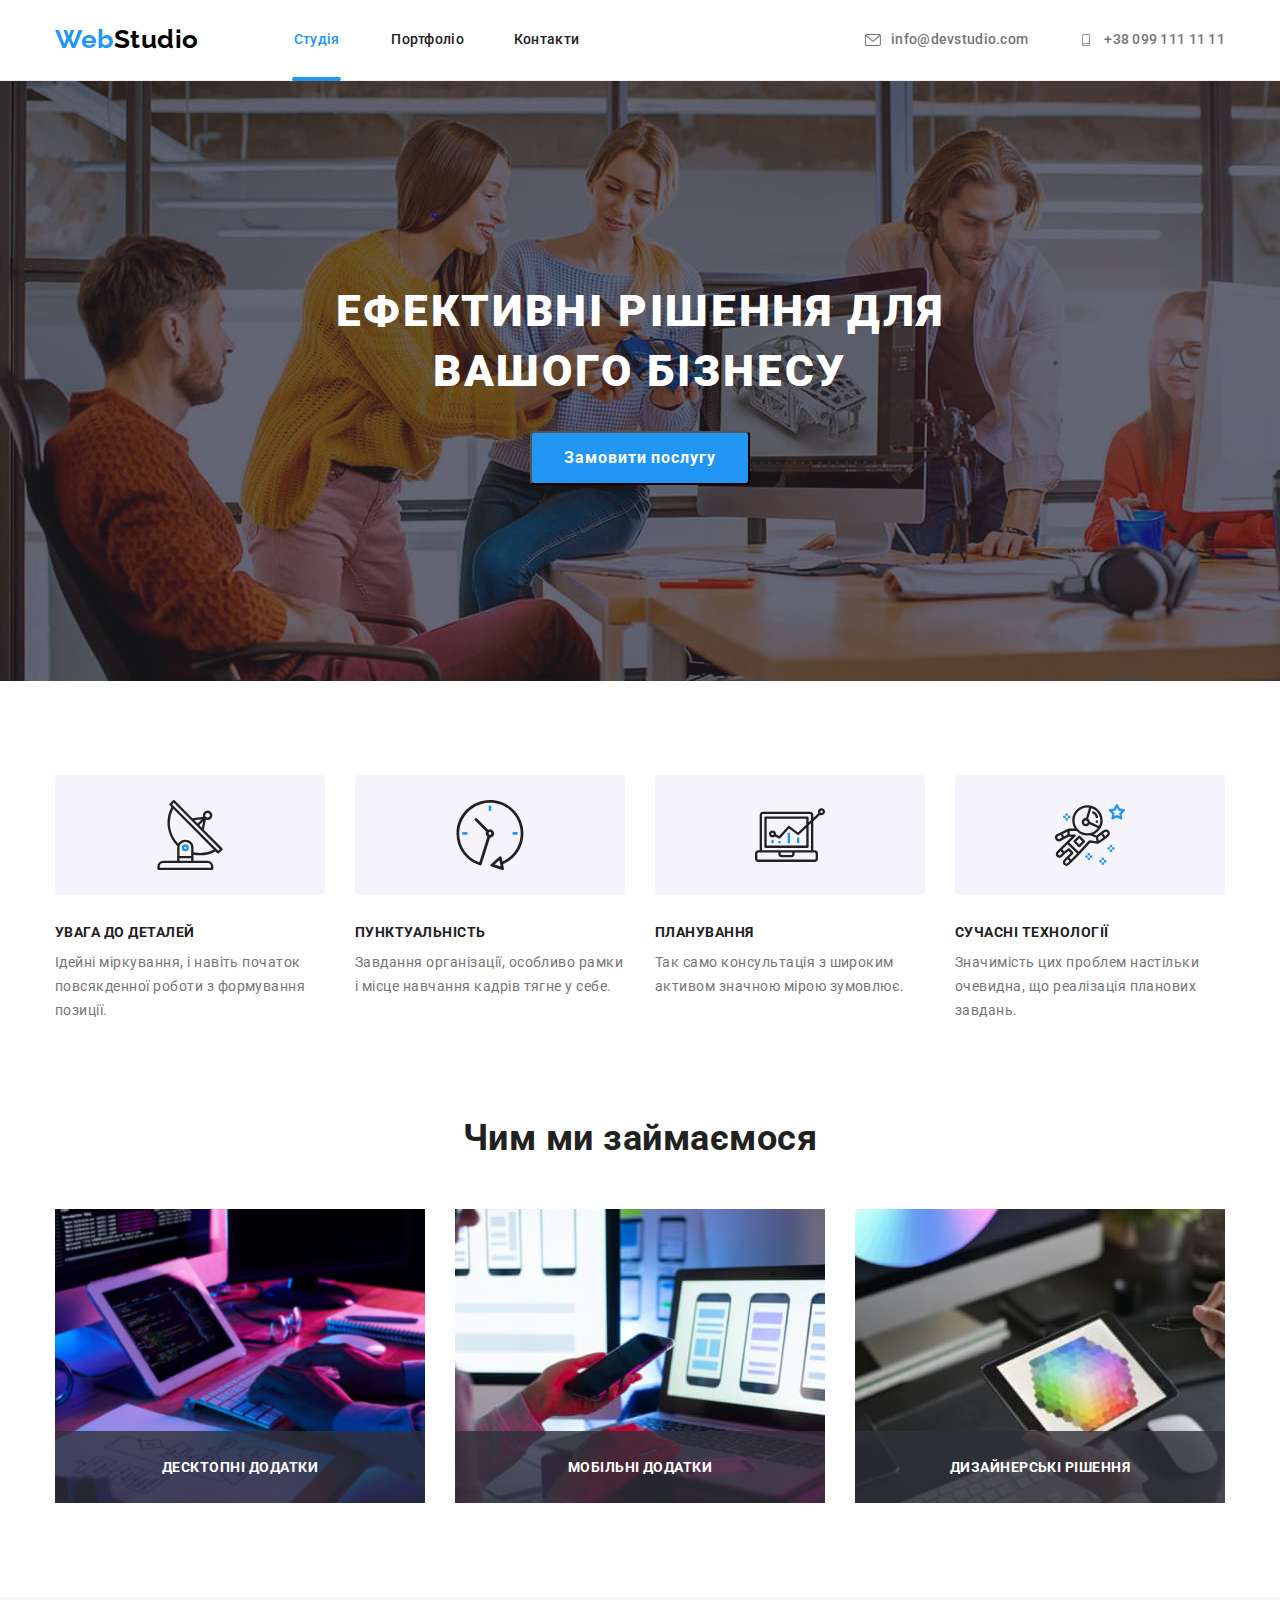
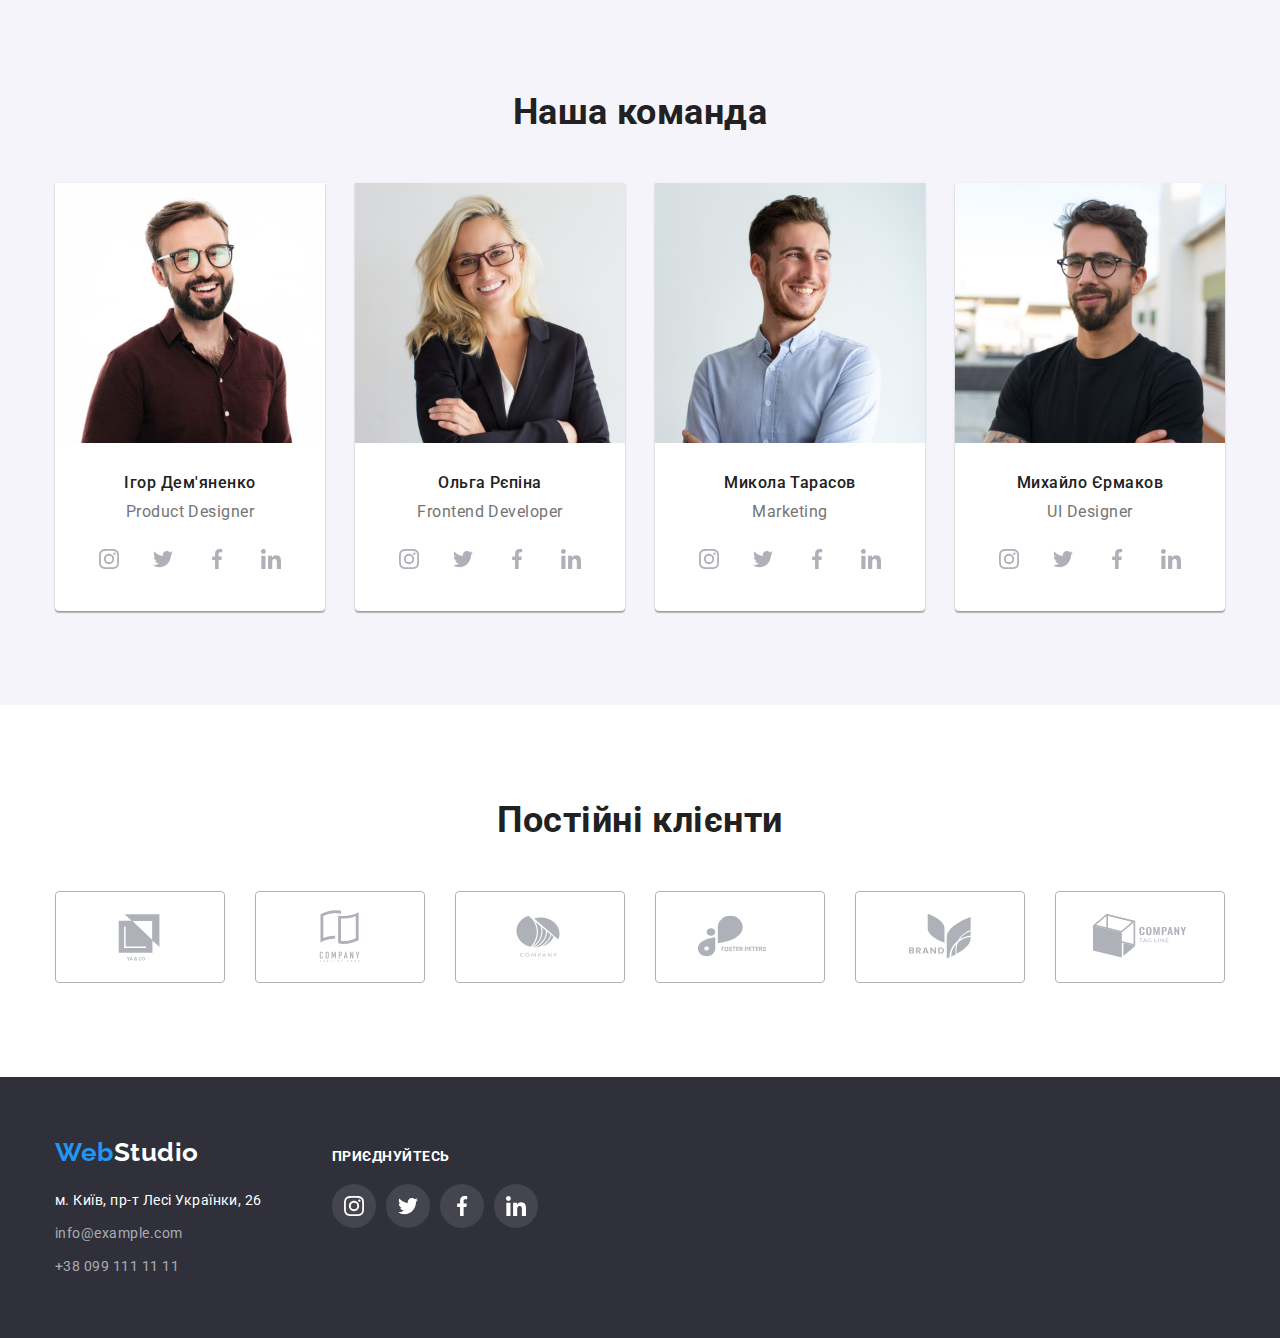
==== index.html @ 0c530bbb "add hw5 files" ====
<!DOCTYPE html>
<html lang="ru">
  <head>
    <meta charset="UTF-8" />
    <meta http-equiv="X-UA-Compatible" content="IE=edge" />
    <meta name="viewport" content="width=device-width, initial-scale=1.0" />
    <title>WebStudio</title>
    <link rel="preconnect" href="https://fonts.googleapis.com" />
    <link rel="preconnect" href="https://fonts.gstatic.com" crossorigin />
    <link
      href="https://fonts.googleapis.com/css2?family=Raleway:wght@700&family=Roboto:wght@400;500;700;900&display=swap"
      rel="stylesheet"
    />
    <link
      rel="stylesheet"
      href="https://cdnjs.cloudflare.com/ajax/libs/modern-normalize/1.1.0/modern-normalize.min.css"
    />
    <link rel="stylesheet" href="./css/styles.css" />
  </head>

  <body>
    <!--Шапка сайта-->
    <header class="header">
      <div class="container header-container">
        <nav class="header-nav">
          <a href="./index.html" lang="en" class="header-logo logo link"
            >Web<span class="header-logo-accent">Studio</span></a
          >
          <ul class="header-nav-list list">
            <li class="header-nav-item">
              <a href="./index.html" class="header-nav-link link current"
                >Студія
              </a>
            </li>
            <li class="header-nav-item">
              <a href="./portfolio.html" class="header-nav-link link"
                >Портфоліо</a
              >
            </li>
            <li class="header-nav-item">
              <a href="#" class="header-nav-link link">Контакти</a>
            </li>
          </ul>
        </nav>
        <ul class="header-contacts-list list">
          <li class="header-contacts-item">
            <a
              href="mailto:info@devstudio.com"
              class="header-contacts-link link"
            >
              <svg class="contact-link-icon" width="16" height="12">
                <use href="./images/icons.svg#icon-massage"></use>
              </svg>
              info@devstudio.com
            </a>
          </li>
          <li class="header-contacts-item">
            <a href="tel:+380991111111" class="header-contacts-link link">
              <svg class="contact-link-icon" width="16" height="12">
                <use href="./images/icons.svg#icon-smartphone"></use>
              </svg>
              +38 099 111 11 11
            </a>
          </li>
        </ul>
      </div>
    </header>
    <main>
      <!--Hero-->
      <section class="hero owerlay">
        <div class="container">
          <h1 class="hero-title">Ефективні рішення для вашого бізнесу</h1>
          <button type="button" class="hero-btn" data-modal-open>
            Замовити послугу
          </button>
        </div>
      </section>

      <!--Benefits-->
      <section class="benefit section">
        <div class="container">
          <h2 class="visually-hidden">Переваги</h2>
          <ul class="benefit-list list">
            <li class="benefit-item">
              <div class="benefit-container-icon">
                <svg class="benefit-icon" width="70" height="70">
                  <use href="./images/icons.svg#icon-antena"></use>
                </svg>
              </div>
              <h3 class="benefit-sub-title">Увага до деталей</h3>
              <p class="benefit-descr">
                Ідейні міркування, і навіть початок повсякденної роботи з
                формування позиції.
              </p>
            </li>
            <li class="benefit-item">
              <div class="benefit-container-icon">
                <svg class="benefit-icon" width="70" height="70">
                  <use href="./images/icons.svg#icon-clock"></use>
                </svg>
              </div>
              <h3 class="benefit-sub-title">Пунктуальність</h3>
              <p class="benefit-descr">
                Завдання організації, особливо рамки і місце навчання кадрів
                тягне у себе.
              </p>
            </li>
            <li class="benefit-item">
              <div class="benefit-container-icon">
                <svg class="benefit-icon" width="70" height="70">
                  <use href="./images/icons.svg#icon-diagram"></use>
                </svg>
              </div>
              <h3 class="benefit-sub-title">Планування</h3>
              <p class="benefit-descr">
                Так само консультація з широким активом значною мірою зумовлює.
              </p>
            </li>
            <li class="benefit-item">
              <div class="benefit-container-icon">
                <svg class="benefit-icon" width="70" height="70">
                  <use href="./images/icons.svg#icon-astronaut"></use>
                </svg>
              </div>
              <h3 class="benefit-sub-title">Сучасні технології</h3>
              <p class="benefit-descr">
                Значимість цих проблем настільки очевидна, що реалізація
                планових завдань.
              </p>
            </li>
          </ul>
        </div>
      </section>

      <!--Actions-->
      <section class="action section">
        <div class="container">
          <h2 class="action-title title">Чим ми займаємося</h2>
          <ul class="action-list list">
            <li class="action-item">
              <div class="action-thumb">
                <img
                  src="./images/action1.jpg"
                  alt="Процесс створення додатку"
                  width="370"
                  height="294"
                  class="action-img"
                />
                <p class="action-descr">Десктопні додатки</p>
              </div>
            </li>
            <li class="action-item">
              <div class="action-thumb">
              <img
                src="./images/action2.jpg"
                alt="Процесс створення додатку"
                width="370"
                height="294"
                class="action-img"
              />
              <p class="action-descr">Мобільні додатки</p>
              </div>
            </li>
            <li class="action-item">
              <div class="action-thumb">
              <img
                src="./images/action3.jpg"
                alt="Процесс розробки дизайну"
                width="370"
                height="294"
                class="action-img"
              />
              <p class="action-descr">Дизайнерські рішення</p>
              </div>
            </li>
          </ul>
        </div>
      </section>

      <!--Команда-->
      <section class="team section">
        <div class="container">
          <h2 class="team-title title">Наша команда</h2>
          <ul class="team-list list">
            <li class="team-item">
              <img
                src="./images/mentor1.jpg"
                alt="Игорь Демьяненко"
                width="270"
                height="260"
                class="team-img"
              />
              <div class="team-text">
                <h3 class="team-sub-title">Ігор Дем'яненко</h3>
                <p lang="en" class="team-descr">Product Designer</p>
                <ul class="team-soc-list list">
                  <li class="team-soc-item">
                    <a href="" class="team-soc-link link">
                      <svg class="team-soc-icon" width="20" height="20">
                        <use href="./images/icons.svg#icon-instagram"></use>
                      </svg>
                    </a>
                  </li>
                  <li class="team-soc-item">
                    <a href="" class="team-soc-link link"
                      ><svg class="team-soc-icon" width="20" height="20">
                        <use href="./images/icons.svg#icon-twitter"></use></svg
                    ></a>
                  </li>
                  <li class="team-soc-item">
                    <a href="" class="team-soc-link link"
                      ><svg class="team-soc-icon" width="20" height="20">
                        <use href="./images/icons.svg#icon-facebook"></use></svg
                    ></a>
                  </li>
                  <li class="team-soc-item">
                    <a href="" class="team-soc-link link"
                      ><svg class="team-soc-icon" width="20" height="20">
                        <use href="./images/icons.svg#icon-linkedin"></use></svg
                    ></a>
                  </li>
                </ul>
              </div>
            </li>
            <li class="team-item">
              <img
                src="./images/mentor2.jpg"
                alt="Ольга Репина"
                width="270"
                height="260"
                class="team-img"
              />
              <div class="team-text">
                <h3 class="team-sub-title">Ольга Рєпіна</h3>
                <p lang="en" class="team-descr">Frontend Developer</p>
                <ul class="team-soc-list list">
                  <li class="team-soc-item">
                    <a href="" class="team-soc-link link">
                      <svg class="team-soc-icon" width="20" height="20">
                        <use href="./images/icons.svg#icon-instagram"></use>
                      </svg>
                    </a>
                  </li>
                  <li class="team-soc-item">
                    <a href="" class="team-soc-link link"
                      ><svg class="team-soc-icon" width="20" height="20">
                        <use href="./images/icons.svg#icon-twitter"></use></svg
                    ></a>
                  </li>
                  <li class="team-soc-item">
                    <a href="" class="team-soc-link link"
                      ><svg class="team-soc-icon" width="20" height="20">
                        <use href="./images/icons.svg#icon-facebook"></use></svg
                    ></a>
                  </li>
                  <li class="team-soc-item">
                    <a href="" class="team-soc-link link"
                      ><svg class="team-soc-icon" width="20" height="20">
                        <use href="./images/icons.svg#icon-linkedin"></use></svg
                    ></a>
                  </li>
                </ul>
              </div>
            </li>
            <li class="team-item">
              <img
                src="./images/mentor3.jpg"
                alt="Николай Тарасов"
                width="270"
                height="260"
                class="team-img"
              />
              <div class="team-text">
                <h3 class="team-sub-title">Микола Тарасов</h3>
                <p lang="en" class="team-descr">Marketing</p>
                <ul class="team-soc-list list">
                  <li class="team-soc-item">
                    <a href="" class="team-soc-link link">
                      <svg class="team-soc-icon" width="20" height="20">
                        <use href="./images/icons.svg#icon-instagram"></use>
                      </svg>
                    </a>
                  </li>
                  <li class="team-soc-item">
                    <a href="" class="team-soc-link link"
                      ><svg class="team-soc-icon" width="20" height="20">
                        <use href="./images/icons.svg#icon-twitter"></use></svg
                    ></a>
                  </li>
                  <li class="team-soc-item">
                    <a href="" class="team-soc-link link"
                      ><svg class="team-soc-icon" width="20" height="20">
                        <use href="./images/icons.svg#icon-facebook"></use></svg
                    ></a>
                  </li>
                  <li class="team-soc-item">
                    <a href="" class="team-soc-link link"
                      ><svg class="team-soc-icon" width="20" height="20">
                        <use href="./images/icons.svg#icon-linkedin"></use></svg
                    ></a>
                  </li>
                </ul>
              </div>
            </li>
            <li class="team-item">
              <img
                src="./images/mentor4.jpg"
                alt="Михаил Ермаков"
                width="270"
                height="260"
                class="team-img"
              />
              <div class="team-text">
                <h3 class="team-sub-title">Михайло Єрмаков</h3>
                <p lang="en" class="team-descr">UI Designer</p>
                <ul class="team-soc-list list">
                  <li class="team-soc-item">
                    <a href="" class="team-soc-link link">
                      <svg class="team-soc-icon" width="20" height="20">
                        <use href="./images/icons.svg#icon-instagram"></use>
                      </svg>
                    </a>
                  </li>
                  <li class="team-soc-item">
                    <a href="" class="team-soc-link link"
                      ><svg class="team-soc-icon" width="20" height="20">
                        <use href="./images/icons.svg#icon-twitter"></use></svg
                    ></a>
                  </li>
                  <li class="team-soc-item">
                    <a href="" class="team-soc-link link"
                      ><svg class="team-soc-icon" width="20" height="20">
                        <use href="./images/icons.svg#icon-facebook"></use></svg
                    ></a>
                  </li>
                  <li class="team-soc-item">
                    <a href="" class="team-soc-link link"
                      ><svg class="team-soc-icon" width="20" height="20">
                        <use href="./images/icons.svg#icon-linkedin"></use></svg
                    ></a>
                  </li>
                </ul>
              </div>
            </li>
          </ul>
        </div>
      </section>

      <!-- Клиенты -->
      <section class="clients section">
        <div class="container">
          <h2 class="clients-title title">Постійні клієнти</h2>
          <ul class="clients-list list">
            <li class="clients-item">
              <a href="" class="clients-link link">
                <svg class="clients-icon" width="106" height="60">
                  <use href="./images/icons.svg#icon-yaco"></use>
                </svg>
              </a>
            </li>
            <li class="clients-item">
              <a href="" class="clients-link link">
                <svg class="clients-icon" width="106" height="60">
                  <use href="./images/icons.svg#icon-company-th"></use>
                </svg>
              </a>
            </li>
            <li class="clients-item">
              <a href="" class="clients-link link">
                <svg class="clients-icon" width="106" height="60">
                  <use href="./images/icons.svg#icon-company"></use>
                </svg>
              </a>
            </li>
            <li class="clients-item">
              <a href="" class="clients-link link">
                <svg class="clients-icon" width="106" height="60">
                  <use href="./images/icons.svg#icon-fp"></use>
                </svg>
              </a>
            </li>
            <li class="clients-item">
              <a href="" class="clients-link link">
                <svg class="clients-icon" width="106" height="60">
                  <use href="./images/icons.svg#icon-brand"></use>
                </svg>
              </a>
            </li>
            <li class="clients-item">
              <a href="" class="clients-link link">
                <svg class="clients-icon" width="106" height="60">
                  <use href="./images/icons.svg#icon-company-tl"></use>
                </svg>
              </a>
            </li>
          </ul>
        </div>
      </section>
    </main>

    <footer class="footer">
      <div class="container footer-container">
        <div>
          <a href="./index.html" lang="en" class="footer-logo logo link"
            >Web<span class="footer-logo-accent">Studio</span></a
          >
          <address class="address">
            <p class="footer-text">м. Київ, пр-т Лесі Українки, 26</p>
            <ul class="footer-list list">
              <li class="footer-item">
                <a href="mailto:info@example.com" class="footer-link link"
                  >info@example.com</a
                >
              </li>
              <li class="footer-item">
                <a href="tel:+380991111111" class="footer-link link">
                  +38 099 111 11 11
                </a>
              </li>
            </ul>
          </address>
        </div>
        <div class="join-container">
          <h2 class="join-title">Приєднуйтесь</h2>
          <ul class="join-list list">
            <li class="join-item">
              <a href="" class="join-link link">
                <svg class="join-icon" width="20" height="20px">
                  <use href="./images/icons.svg#icon-instagram"></use>
                </svg>
              </a>
            </li>
            <li class="join-item">
              <a href="" class="join-link link">
                <svg class="join-icon" width="20" height="20px">
                  <use href="./images/icons.svg#icon-twitter"></use>
                </svg>
              </a>
            </li>
            <li class="join-item">
              <a href="" class="join-link link">
                <svg class="join-icon" width="20" height="20px">
                  <use href="./images/icons.svg#icon-facebook"></use>
                </svg>
              </a>
            </li>
            <li class="join-item">
              <a href="" class="join-link link">
                <svg class="join-icon" width="20" height="20px">
                  <use href="./images/icons.svg#icon-linkedin"></use>
                </svg>
              </a>
            </li>
          </ul>
        </div>
      </div>
    </footer>

    <div class="backdrop is-hidden" data-modal>
      <div class="modal">
        <button type="button" class="modal-close-button" data-modal-close>
          <svg class="modal-close-icon" width="18" height="18">
            <use href="./images/icons.svg#icon-modal-close-button"></use>
          </svg>
        </button>
      </div>
    </div>
    <script src="./js/modal.js"></script>
    
  </body>
</html>
---- css/styles.css ----
:root {
  --prymary-text-color: #757575;
  --title-text-color: #212121;
  --accent-color: #2196f3;
  --white-color: #ffffff;
  --main-bg-color: #F5F4FA;;
  --secondary-bg-color: #2f303a;
  --main-icon-color: #afb1b8;
  --duration-cubic:250ms cubic-bezier(0.4, 0, 0.2, 1)
}

/*            BODY             */

body {
  font-family: 'Roboto', sans-serif;
  color: var(--prymary-text-color);
  background-color: var(--white-color);
  letter-spacing: 0.03em;
}

/*          UTILITIES          */

h1,
h2,
h3,
h4,
h5,
h6,
p {
  margin: 0;
  padding: 0;
}

img {
  display: block;
  max-width: 100%;
  height: auto;
}

.logo {
  color: var(--accent-color);
  font-family: 'Raleway', sans-serif;
  font-weight: 700;
  letter-spacing: 0.02em;
  font-size: 26px;
  line-height: 1.2;
  text-decoration: none;
}

.visually-hidden {
  position: absolute;
  white-space: nowrap;
  width: 1px;
  height: 1px;
  overflow: hidden;
  border: 0;
  padding: 0;
  clip: rect(0 0 0 0);
  clip-path: inset(50%);
  margin: -1px;
}

.link {
  text-decoration: none;
  display: block;
}

.link:hover,
.link:focus {
  color: var(--accent-color);
}

.list {
  list-style: none;
  margin: 0;
  padding: 0;
}

.title {
  font-size: 36px;
  line-height: calc(42/36);
  text-align: center;
  color: var(--title-text-color);
}

.container {
  margin: 0 auto;
  width: 1200px;
  padding: 0 15px;
}

.section {
  padding: 94px 0;
}

/*          HEADER          */

.header {
  border-bottom: 1px solid #ececec;
}

.header-logo {
  margin-right: 93px;
}

.header-logo-accent {
  color: #000000;
}

.header-container {
  display: flex;
  align-items: center;
}

.header-nav {
  display: flex;
  align-items: center;
}

.header-nav-list {
  display: flex;
  column-gap: 50px;
}

.header-nav-link {
  position: relative;

  padding: 32px 0;

  font-weight: 500;
  font-size: 14px;
  line-height: 1.14;
  letter-spacing: 0.02em;
  color: var(--title-text-color);
  transition: color var(--duration-cubic);
}

.header-contacts-list {
  display: flex;
  margin-left: auto;
  column-gap: 50px;
}

.header-contacts-link {
  padding: 32px 0;
  display: flex;
  align-items: center;
  gap: 10px;

  font-weight: 500;
  font-size: 14px;
  line-height: 1.14;
  letter-spacing: 0.02em;
  color: inherit;

  transition: color var(--duration-cubic);
}

.contact-link-icon {
  fill: currentColor;
}

.current {
  color: var(--accent-color);
  padding-left: 2px;
  padding-right: 2px;
}

.current::after {
  position: absolute;
  bottom: -1px;
  right: 0;

  content: "";
  width: 100%;
  height: 4px;
  background-color: var(--accent-color);
  border-radius: 2px;

  
}
/*          HERO          */

.hero {
  padding: 200px 0;
  background-color: var(--secondary-bg-color);
}

.owerlay {
  max-width: 1600px;
  height: 600px;
  margin-left: auto;
  margin-right: auto;
  background-image: linear-gradient(
      to right,
      rgba(47, 48, 58, 0.4),
      rgba(47, 48, 58, 0.4)
    ),
    url(../images/hero-bgr.jpg);
}

.hero-title {
  max-width: 696px;
  margin: 0 auto 30px;

  color: var(--white-color);
  font-weight: 900;
  text-transform: uppercase;
  text-align: center;
  line-height: calc(60 / 44);
  letter-spacing: 0.06em;
  font-size: 44px;
}

.hero-btn {
  display: block;
  margin-left: auto;
  margin-right: auto;
  border-radius: 4px;
  padding: 10px 32px;

  font-family: inherit;
  font-weight: 700;
  font-size: 16px;
  line-height: calc(30 / 16);
  letter-spacing: 0.06em;
  background-color: var(--accent-color);
  color: var(--white-color);

  transition: background-color var(--duration-cubic);
}

.hero-btn:hover,
.hero-btn:focus {
  background-color: #188ce8;
}

/*          BENEFIT          */

.benefit {
  padding-bottom: 0;
}

.benefit-list {
  display: flex;
  gap: 30px;
}

.benefit-item {
  width: calc((100%-90px) / 4);
}

.benefit-container-icon {
  width: 270px;
  height: 120px;
  background-color: var(--main-bg-color);
  border-radius: 4px;
  display: flex;
  justify-content: center;
  align-items: center;
  margin-bottom: 30px;
}

.benefit-sub-title {
  margin-bottom: 10px;

  font-size: 14px;
  line-height: 1.14;
  text-transform: uppercase;
  color: var(--title-text-color);
}

.benefit-descr {
  font-size: 14px;
  line-height: 1.71;
}

/*          ACTION          */

.action-title {
  margin-bottom: 50px;
}

.action-list {
  display: flex;
  column-gap: 30px;
}

.action-item {
  width: calc((100%-60px) / 3);
}

.action-thumb {
  position: relative;
}

.action-descr {
  position: absolute;
  width: 100%;
  bottom: 0;
  right: 0;

  padding: 28px;
  color: var(--white-color);
  background-color: rgba(47, 48, 58, 0.8);
  font-weight: 700;
  font-size: 14px;
  line-height: calc(16/14);
  text-align: center;
  text-transform: uppercase;
}

/*          TEAM          */

.team {
  background-color: var(--main-bg-color);
}

.team-title {
  margin-bottom: 50px;
}

.team-list {
  display: flex;
  column-gap: 30px;
}

.team-item {
  width: calc((100%-90px) / 4);

  background-color: var(--white-color);
  box-shadow: 0px 1px 3px rgba(0, 0, 0, 0.12), 0px 1px 1px rgba(0, 0, 0, 0.14),
		0px 2px 1px rgba(0, 0, 0, 0.2);
  border-radius: 0px 0px 4px 4px;
}

.team-text {
  padding: 30px 0;
}

.team-sub-title {
  margin-bottom: 10px;

  font-weight: 500;
  font-size: 16px;
  line-height: calc(19 / 16);
  text-align: center;
  color: var(--title-text-color);
}

.team-descr {
  font-size: 16px;
  line-height: calc(19 / 16);
  text-align: center;
  margin-bottom: 16px;
}

.team-soc-list {
  display: flex;
  justify-content: center;
  gap: 10px;
}

.team-soc-item {
  width: 44px;
  height: 44px;
}

.team-soc-link {
  width: 100%;
  height: 100%;
  border-radius: 50%;
  display: flex;
  justify-content: center;
  align-items: center;
  fill: var(--main-icon-color);
  background-color: inherit;

  transition: background-color var(--duration-cubic),
    fill var(--duration-cubic);
}

.team-soc-link:hover,
.team-soc-link:focus {
  background-color: var(--accent-color);
  fill: var(--white-color);
}

.clients-title {
  margin-bottom: 50px;
}

.clients-list {
  display: flex;
  gap: 30px;
}

.clients-item {
  width: 170px;
  height: 92px;
}

.clients-link {
  display: flex;
  justify-content: center;
  align-items: center;

  width: 100%;
  height: 100%;
  border: 1px solid var(--main-icon-color);
  border-radius: 4px;
  fill: var(--main-icon-color);

  transition: fill var(--duration-cubic),
    border-color var(--duration-cubic);
}

.clients-link:hover,
.clients-link:focus {
  border-color: var(--accent-color);
  fill: var(--accent-color);
}

/*          PORTFOLIO          */

.portfolio-button-list {
  display: flex;
  column-gap: 8px;
  justify-content: center;
  margin-bottom: 50px;
}

.portfolio-btn {
  border-radius: 4px;
  border: transparent;
  padding: 6px 22px;

  font-family: inherit;
  font-weight: 500;
  font-size: 16px;
  line-height: 1.63;
  letter-spacing: inherit;
  color: var(--title-text-color);
  background-color: var(--main-bg-color);
  
  transition: background-color var(--duration-cubic),
    color var(--duration-cubic), 
    box-shadow var(--duration-cubic);
}

.portfolio-btn:hover,
.portfolio-btn:focus {
  color: var(--white-color);
  background-color: var(--accent-color);
  box-shadow: 0px 3px 1px rgba(0, 0, 0, 0.1), 0px 1px 2px rgba(0, 0, 0, 0.08), 0px 2px 2px rgba(0, 0, 0, 0.12);
}

.portfolio-list {
  display: flex;
  flex-wrap: wrap;
  gap: 30px;
}

.portfolio-item {
  flex-basis: calc((100% - 60px) / 3);
}

.portfolio-link {
  transition: box-shadow var(--duration-cubic);
}

.portfolio-thumb {
  position: relative;
  overflow: hidden;
}

.portfolio-descr {
  position: absolute;
  top: 0;
  left: 0;

  width: 100%;
  height: 100%;
  background-color: rgba(33, 150, 243, 0.9);

  opacity: 0;

  transform: translateY(100%);
  transition: transform var(--duration-cubic),
  opacity var(--duration-cubic);
  padding: 63px 24px;

  font-size: 18px;
  line-height: calc(28/18);
  color: var(--white-color);
}


.portfolio-link:hover,
.portfolio-link:focus {
  box-shadow: 0px 1px 1px rgba(0, 0, 0, 0.12), 0px 4px 4px rgba(0, 0, 0, 0.06), 1px 4px 6px rgba(0, 0, 0, 0.16);
}

.portfolio-link:hover .portfolio-descr,
.portfolio-link:focus .portfolio-descr {
  transform: translateY(0);
  opacity: 1;
}

.portfolio-container {
  padding: 20px 24px;
  border: 1px solid #eeeeee;
  border-top: transparent;
  max-width: 370px;
}

.portfolio-sub-title {
  margin-bottom: 4px;

  font-size: 18px;
  line-height: 2;
  letter-spacing: 0.06em;
  color: var(--title-text-color);
}

.portfolio-text {
  color: var(--prymary-text-color);
  font-size: 16px;
  line-height: calc(30 / 16);
}

/*          FOOTER          */

.footer {
  padding: 60px 0;

  background: var(--secondary-bg-color);
}

.footer-logo {
  margin-bottom: 20px;
}

.footer-logo-accent {
  color: var(--white-color);
}

.address {
  font-style: normal;
}

.footer-text {
  margin-bottom: 9px;

  font-size: 14px;
  line-height: calc(24/14);
  color: var(--white-color);
}

.footer-item + .footer-item {
  margin-top: 9px;
}

.footer-link {
  font-size: 14px;
  line-height: calc(24/14);
  font-family: inherit;
  font-weight: inherit;
  color: rgba(255, 255, 255, 0.6);

  transition: color var(--duration-cubic);
}

.footer-container {
  display: flex;
  align-items: baseline;
  gap: 70px;
}

.join-title {
  font-weight: 700;
  color: var(--white-color);
  font-size: 14px;
  line-height: calc(16/14);
  text-transform: uppercase;
  margin-bottom: 20px;
}

.join-list {
  display: flex;
  gap: 10px;
}

.join-item {
  width: 44px;
  height: 44px;
}

.join-link {
  display: flex;
  justify-content: center;
  align-items: center;

  width: 100%;
  height: 100%;
  background-color: rgba(255, 255, 255, 0.1);
  border-radius: 50%;
  fill: var(--white-color);

  transition: background-color var(--duration-cubic);
}

.join-link:hover,
.join-link:focus {
  background-color: var(--accent-color);
}

/*          MODAL          */

.backdrop {
  position: fixed;
  top: 0;
  left: 0;

  width: 100%;
  height: 100%;
  background-color: rgba(0, 0, 0, 0.1);
  opacity: 1;

  transition: opacity var(--duration-cubic),
    visibility var(--duration-cubic);
}

.backdrop.is-hidden {
  opacity: 0;
  pointer-events: none;
  visibility: hidden;
}

.backdrop.is-hidden .modal {
  transform: translate(-50%, -50%) scale(1.1);
}

.modal {
  position: absolute;
  top: 50%;
  left: 50%;
  transform: translate(-50%, -50%) scale(1);

  min-width: 528px;
  min-height: 581px;
  background-color: var(--white-color);
  box-shadow: 0px 1px 3px rgba(0, 0, 0, 0.12), 0px 1px 1px rgba(0, 0, 0, 0.14), 0px 2px 1px rgba(0, 0, 0, 0.2);
  border-radius: 4px;

  transition: transform var(--duration-cubic);
}

.modal-close-button {
  position: absolute;
  top: 8px;
  right: 8px;

  display: flex;
  justify-content: center;
  align-items: center;

  width: 30px;
  height: 30px;
  border: 1px solid rgba(0, 0, 0, 0.1);
  border-radius: 50%;
  background-color: var(--white-color);
}
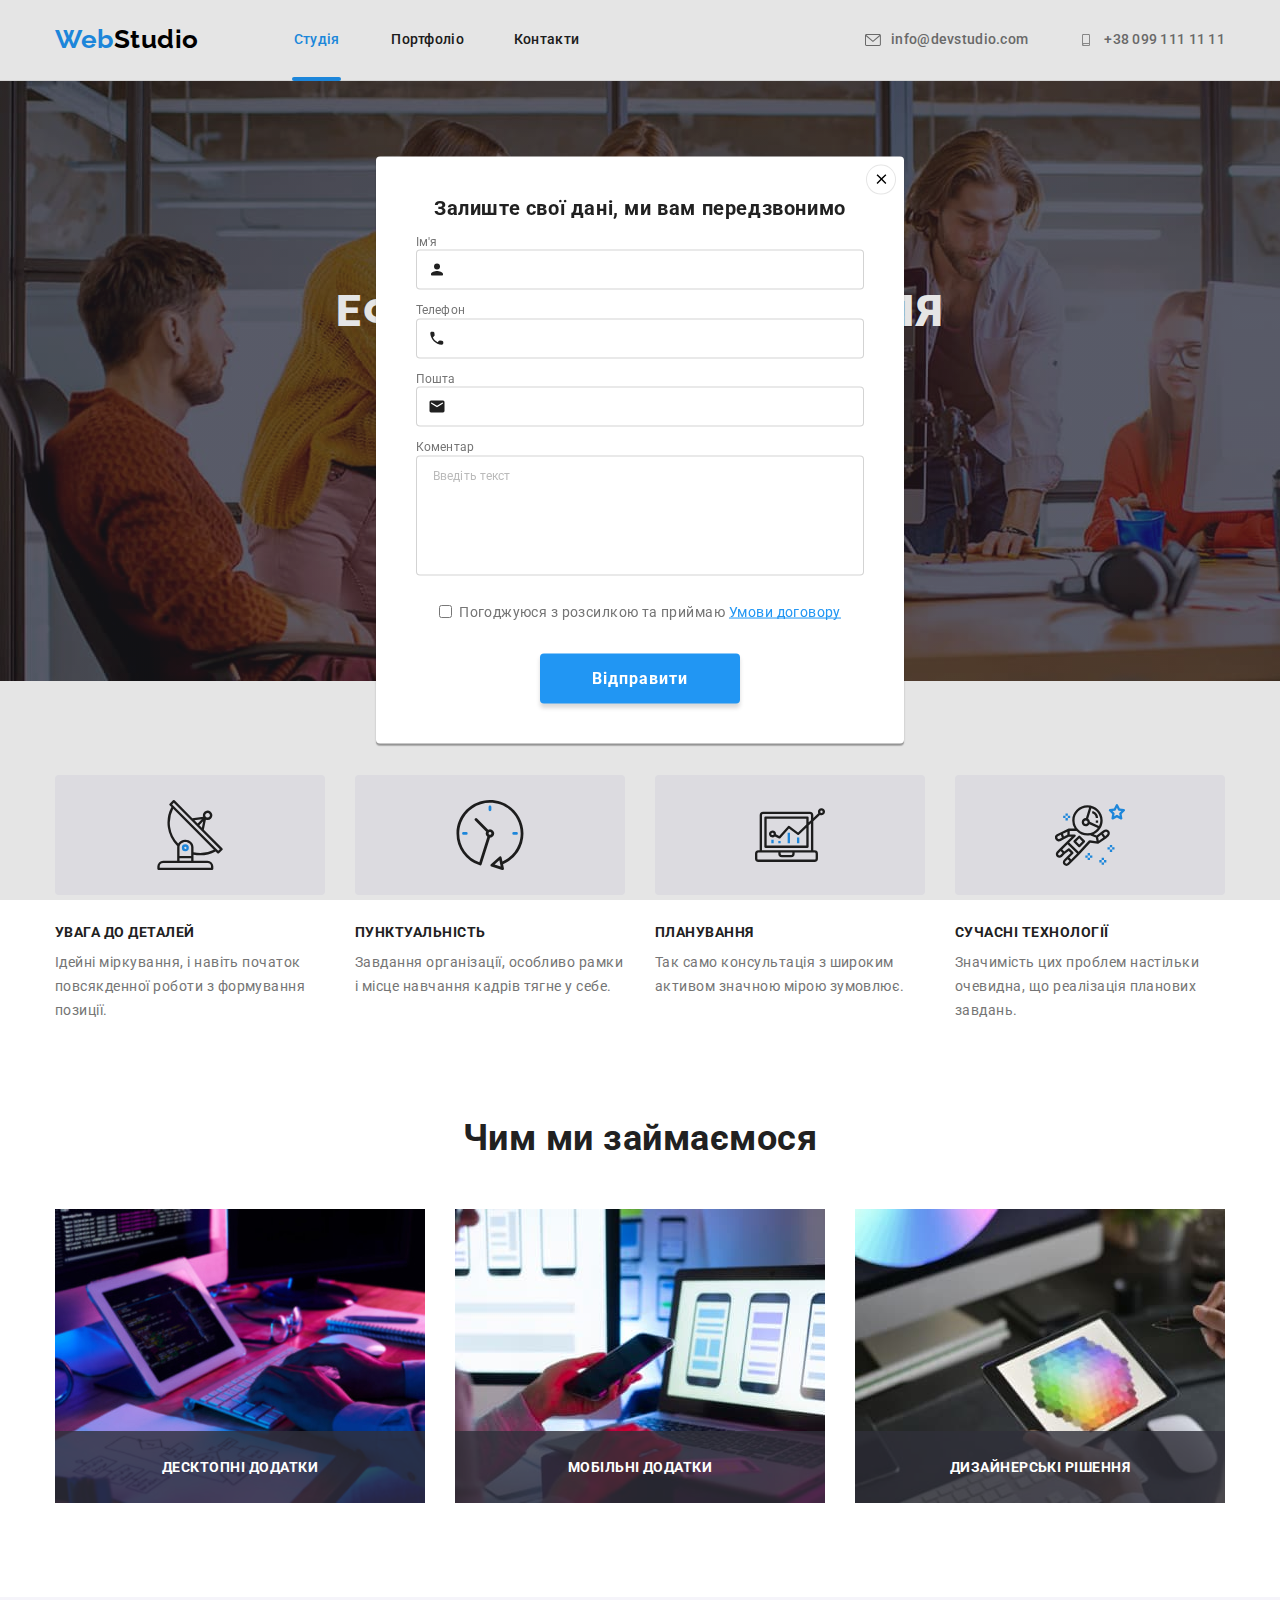
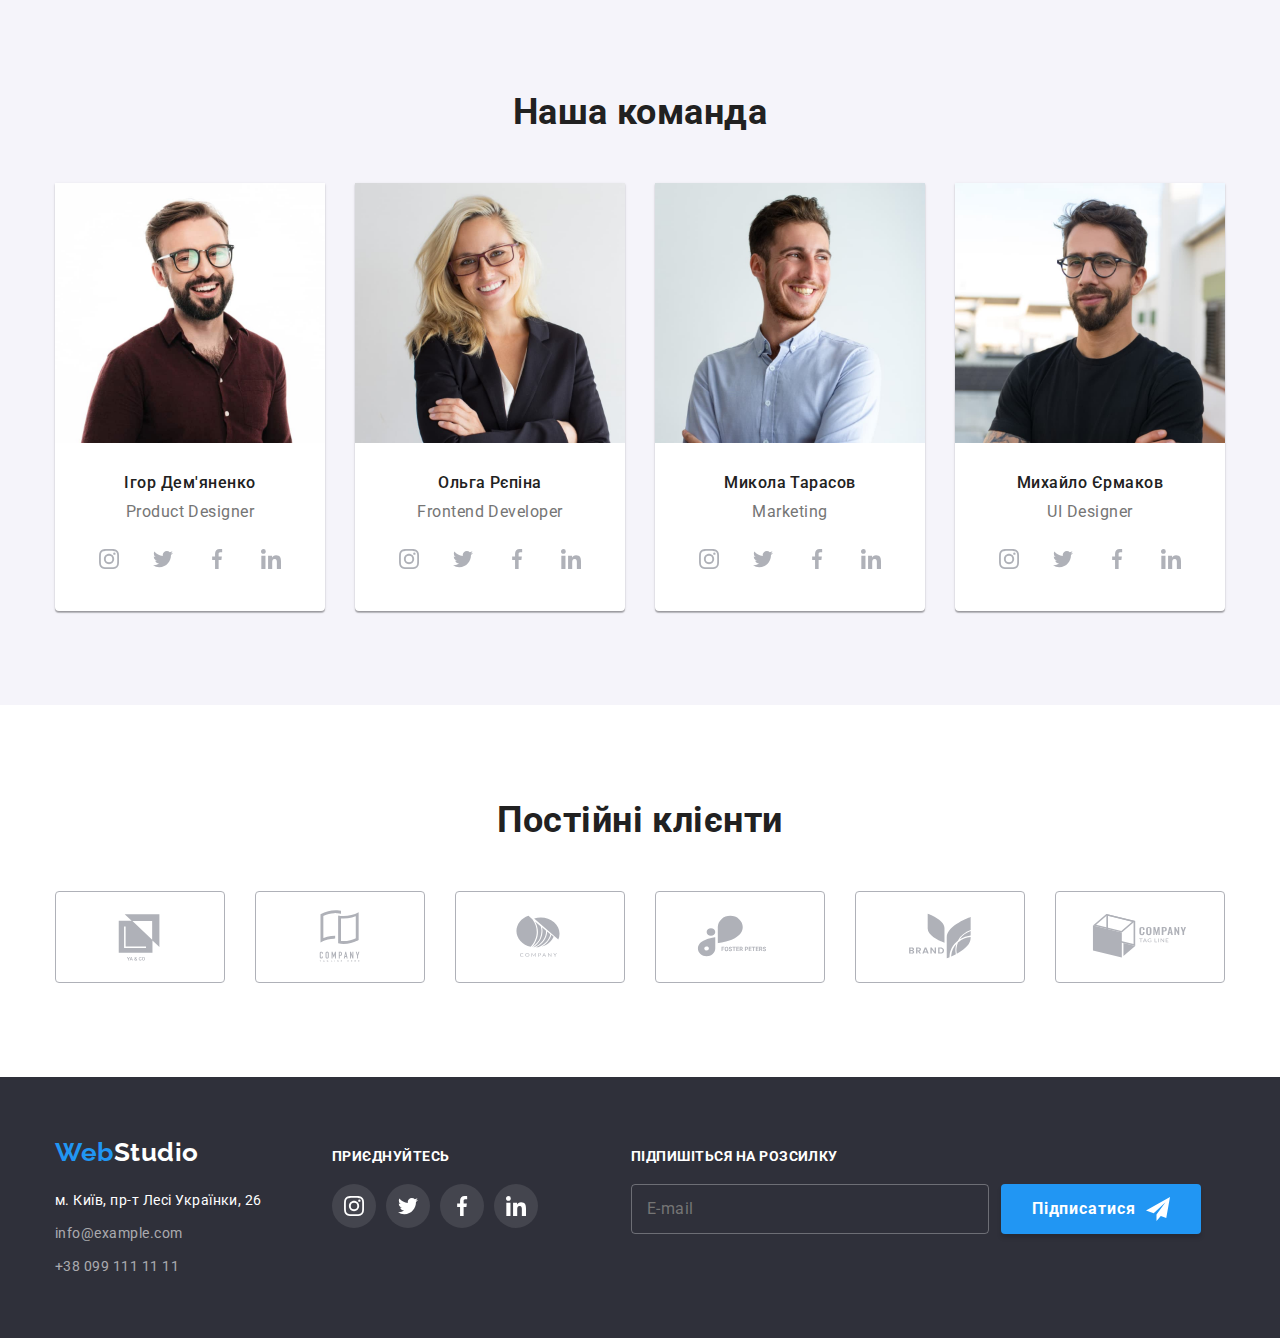
==== commit 3c263da8: "upgrade index.html" ====
--- a/index.html
+++ b/index.html
@@ -151,26 +151,26 @@
             </li>
             <li class="action-item">
               <div class="action-thumb">
-              <img
-                src="./images/action2.jpg"
-                alt="Процесс створення додатку"
-                width="370"
-                height="294"
-                class="action-img"
-              />
-              <p class="action-descr">Мобільні додатки</p>
+                <img
+                  src="./images/action2.jpg"
+                  alt="Процесс створення додатку"
+                  width="370"
+                  height="294"
+                  class="action-img"
+                />
+                <p class="action-descr">Мобільні додатки</p>
               </div>
             </li>
             <li class="action-item">
               <div class="action-thumb">
-              <img
-                src="./images/action3.jpg"
-                alt="Процесс розробки дизайну"
-                width="370"
-                height="294"
-                class="action-img"
-              />
-              <p class="action-descr">Дизайнерські рішення</p>
+                <img
+                  src="./images/action3.jpg"
+                  alt="Процесс розробки дизайну"
+                  width="370"
+                  height="294"
+                  class="action-img"
+                />
+                <p class="action-descr">Дизайнерські рішення</p>
               </div>
             </li>
           </ul>
@@ -347,6 +347,7 @@
       </section>
 
       <!-- Клиенты -->
+
       <section class="clients section">
         <div class="container">
           <h2 class="clients-title title">Постійні клієнти</h2>
@@ -398,9 +399,11 @@
       </section>
     </main>
 
+    <!-- FOOTER -->
+
     <footer class="footer">
       <div class="container footer-container">
-        <div>
+        <div class="address-container">
           <a href="./index.html" lang="en" class="footer-logo logo link"
             >Web<span class="footer-logo-accent">Studio</span></a
           >
@@ -453,19 +456,100 @@
             </li>
           </ul>
         </div>
+        <form class="footer-form">
+          <b class="footer-form-title">Підпишіться на розсилку</b>
+          <div class="input-container">
+            <input type="text" id="footer-form" class="footer-input" />
+            <label for="footer-form" class="footer-form-label">E-mail</label>
+            <button type="submit" class="footer-form-button">
+              Підписатися
+              <svg class="footer-form-icon" width="24" height="24">
+                <use href="./images/icons.svg#icon-send"></use>
+              </svg>
+            </button>
+          </div>
+        </form>
       </div>
     </footer>
 
-    <div class="backdrop is-hidden" data-modal>
+    <!-- MODAL -->
+
+    <div class="backdrop" data-modal>
       <div class="modal">
         <button type="button" class="modal-close-button" data-modal-close>
           <svg class="modal-close-icon" width="18" height="18">
             <use href="./images/icons.svg#icon-modal-close-button"></use>
           </svg>
         </button>
+        <h2 class="modal-title">Залиште свої дані, ми вам передзвонимо</h2>
+        <form class="modal-form">
+          <div class="modal-form-field">
+            <label for="name" class="modal-form-label">Ім'я</label>
+            <div class="modal-input-wrap">
+              <input
+                type="text"
+                name="name"
+                id="name"
+                class="modal-form-input"
+              />
+              <svg class="modal-form-icon" width="18" height="18">
+                <use href="./images/icons.svg#icon-person"></use>
+              </svg>
+            </div>
+          </div>
+          <div class="modal-form-field">
+            <label for="phone" class="modal-form-label">Телефон</label>
+            <div class="modal-input-wrap">
+              <input
+                type="text"
+                name="phone"
+                id="phone"
+                class="modal-form-input"
+              />
+              <svg class="modal-form-icon" width="18" height="18">
+                <use href="./images/icons.svg#icon-phone-black"></use>
+              </svg>
+            </div>
+          </div>
+          <div class="modal-form-field">
+            <label for="mail" class="modal-form-label">Пошта</label>
+            <div class="modal-input-wrap">
+              <input
+                type="email"
+                name="mail"
+                id="mail"
+                class="modal-form-input"
+              />
+              <svg class="modal-form-icon" width="18" height="18">
+                <use href="./images/icons.svg#icon-email"></use>
+              </svg>
+            </div>
+          </div>
+          <label for="comment" class="modal-form-label">Коментар</label>
+          <textarea
+            name="comment"
+            id="comment"
+            class="modal-form-textarea"
+            placeholder="Введіть текст"
+          ></textarea>
+          <div class="modal-form-policy">
+            <input
+              type="checkbox"
+              id="policy"
+              name="policy"
+              class="form-policy-input"
+              value="true"
+              required
+            />
+            <label for="policy" class="label-policy">
+              Погоджуюся з розсилкою та приймаю
+            </label>
+            <a href="" class="form-policy-link link">Умови договору</a>
+          </div>
+          <button type="submit" class="modal-form-btn">Відправити</button>
+        </form>
       </div>
     </div>
     <script src="./js/modal.js"></script>
-    
   </body>
 </html>
--- a/css/styles.css
+++ b/css/styles.css
@@ -2,11 +2,12 @@
   --prymary-text-color: #757575;
   --title-text-color: #212121;
   --accent-color: #2196f3;
+  --btn-hover: #188CE8;
   --white-color: #ffffff;
   --main-bg-color: #F5F4FA;;
   --secondary-bg-color: #2f303a;
   --main-icon-color: #afb1b8;
-  --duration-cubic:250ms cubic-bezier(0.4, 0, 0.2, 1)
+  --duration-cubic:2500ms cubic-bezier(0.4, 0, 0.2, 1)
 }
 
 /*            BODY             */
@@ -232,7 +233,7 @@
 
 .hero-btn:hover,
 .hero-btn:focus {
-  background-color: #188ce8;
+  background-color: var(--btn-hover);
 }
 
 /*          BENEFIT          */
@@ -549,6 +550,10 @@
   font-style: normal;
 }
 
+.address-container {
+  margin-right: 70px;
+}
+
 .footer-text {
   margin-bottom: 9px;
 
@@ -574,7 +579,11 @@
 .footer-container {
   display: flex;
   align-items: baseline;
-  gap: 70px;
+}
+
+.join-container {
+  margin-right: 93px;
+
 }
 
 .join-title {
@@ -615,6 +624,75 @@
   background-color: var(--accent-color);
 }
 
+.footer-form {
+  display: flex;
+  flex-direction: column;
+}
+
+.footer-form-title {
+  font-size: 14px;
+  text-transform: uppercase;
+  color: var(--white-color);
+
+  margin-bottom: 20px;
+}
+
+
+.input-container {
+  display: flex;
+  gap: 12px;
+  position: relative;
+}
+
+.footer-input {
+  width: 358px;
+  height: 50px;
+  border: 1px solid rgba(255, 255, 255, 0.3);
+  border-radius: 4px;
+  background-color: transparent;
+  padding: 15px 16px;
+  outline: transparent;
+
+  letter-spacing: 0.03em;
+  color: var(--white-color);
+}
+
+.footer-form-label {
+  position: absolute;
+  top: 15px;
+  left: 16px;
+
+  line-height: calc(20/16);
+}
+
+.footer-form-button {
+  letter-spacing: 0.06em;
+  font-weight: 700;
+  font-size: 16px;
+  line-height: calc(30/16);
+  fill: var(--white-color);
+
+  display: flex;
+  justify-content: center;
+  align-items: center;
+  gap: 10px;
+  
+  width: 200px;
+  height: 50px;
+  background-color: var(--accent-color);
+  box-shadow: 0px 4px 4px rgba(0, 0, 0, 0.15);
+  border-radius: 4px;
+  color: var(--white-color);
+  border-color: transparent;
+  transition: background-color var(--duration-cubic);
+}
+
+.footer-form-button:hover,
+.footer-form-button:focus {
+  background-color: var(--btn-hover);
+}
+
+
 /*          MODAL          */
 
 .backdrop {
@@ -647,11 +725,12 @@
   left: 50%;
   transform: translate(-50%, -50%) scale(1);
 
-  min-width: 528px;
+  max-width: 528px;
   min-height: 581px;
   background-color: var(--white-color);
   box-shadow: 0px 1px 3px rgba(0, 0, 0, 0.12), 0px 1px 1px rgba(0, 0, 0, 0.14), 0px 2px 1px rgba(0, 0, 0, 0.2);
   border-radius: 4px;
+  padding: 40px;
 
   transition: transform var(--duration-cubic);
 }
@@ -670,4 +749,165 @@
   border: 1px solid rgba(0, 0, 0, 0.1);
   border-radius: 50%;
   background-color: var(--white-color);
+  outline: none;
+}
+
+.modal-close-button:hover,
+.modal-close-button:focus {
+  fill: var(--accent-color);
+}
+
+.modal-title {
+  font-size: 20px;
+  line-height: calc(23/20);
+  text-align: center;
+  letter-spacing: 0.03em;
+  color: var(--title-text-color);
+
+  margin-bottom: 12px;
+}
+
+.modal-form-field {
+  margin-bottom: 10px;
+}
+
+.modal-form-label {
+  font-size: 12px;
+  line-height: calc(14/12);
+  letter-spacing: 0.01em;
+  margin-bottom: 4px;
+  color: var(--prymary-text-color);
+}
+
+.modal-form-input {
+  border: 1px solid rgba(33, 33, 33, 0.2);
+  border-radius: 4px;
+  width: 100%;
+  height: 40px;
+  font: inherit;
+  font-size: 12px;
+  line-height: calc(14/12);
+  letter-spacing: 0.01em;
+  color: var(--title-text-color);
+
+  padding-left: 42px;
+  outline: none;
+
+  transition: border-color var(--duration-cubic);
+}
+
+.modal-form-input:hover,
+.modal-form-input:focus {
+  border: 1px solid var(--accent-color);
+}
+
+.modal-form-input:hover + .modal-form-icon,
+.modal-form-input:focus + .modal-form-icon {
+  fill: var(--accent-color);
+}
+
+.modal-input-wrap {
+  position: relative;
+}
+
+.modal-form-icon {
+  position: absolute;
+  left: 12px;
+  top: 50%;
+  transform: translateY(-50%);
+
+  fill: var(--title-text-color);
+
+  transition: fill var(--duration-cubic);
+}
+
+.modal-form-textarea {
+  border: 1px solid rgba(33, 33, 33, 0.2);
+  border-radius: 4px;
+  width: 448px;
+  height: 120px;
+  font-size: 12px;
+  line-height: calc(14/12);
+  letter-spacing: 0.01em;
+
+  margin-bottom: 20px;
+  padding: 12px 16px;
+
+  resize: none;
+  outline: none;
+}
+
+.modal-form-textarea:hover,
+.modal-form-textarea:focus {
+  border: 1px solid var(--accent-color);
+}
+
+
+.modal-form-textarea::placeholder {
+  font-size: 12px;
+  line-height: calc(14/12);
+  letter-spacing: 0.01em;
+  color: rgba(117, 117, 117, 0.5);
+}
+
+.modal-form-policy {
+  display: flex;
+  justify-content: center;
+
+  margin-bottom: 30px;
+}
+
+.form-policy-input {
+  margin-right: 7px;
+}
+
+.label-policy {
+  font-size: 14px;
+  line-height: calc(24/14);
+  letter-spacing: 0.03em;
+
+  margin-right: 4px;
+}
+
+.form-policy-link {
+  color: var(--accent-color);
+
+  font-size: 14px;
+  line-height: calc(24/14);
+  letter-spacing: 0.03em;
+  
+  position: relative;
+}
+
+.form-policy-link::after {
+  position: absolute;
+  bottom: 5px;
+  right: 0;
+
+  content: "";
+  width: 100%;
+  height: 1px;
+  background-color: var(--accent-color);
+}
+
+.modal-form-btn {
+  color: var(--white-color);
+  background-color: var(--accent-color);
+  font-weight: 700;
+  font-size: 16px;
+  line-height: calc(30/16);
+  letter-spacing: 0.06em;
+
+  display: block;
+  margin: 0 auto;
+  padding: 10px 52px;
+  box-shadow: 0px 4px 4px rgba(0, 0, 0, 0.15);
+  border: transparent;
+  border-radius: 4px;
+  transition: background-color var(--duration-cubic);
+}
+
+.modal-form-btn:hover,
+.modal-form-btn:focus {
+  background-color: var(--btn-hover);
 }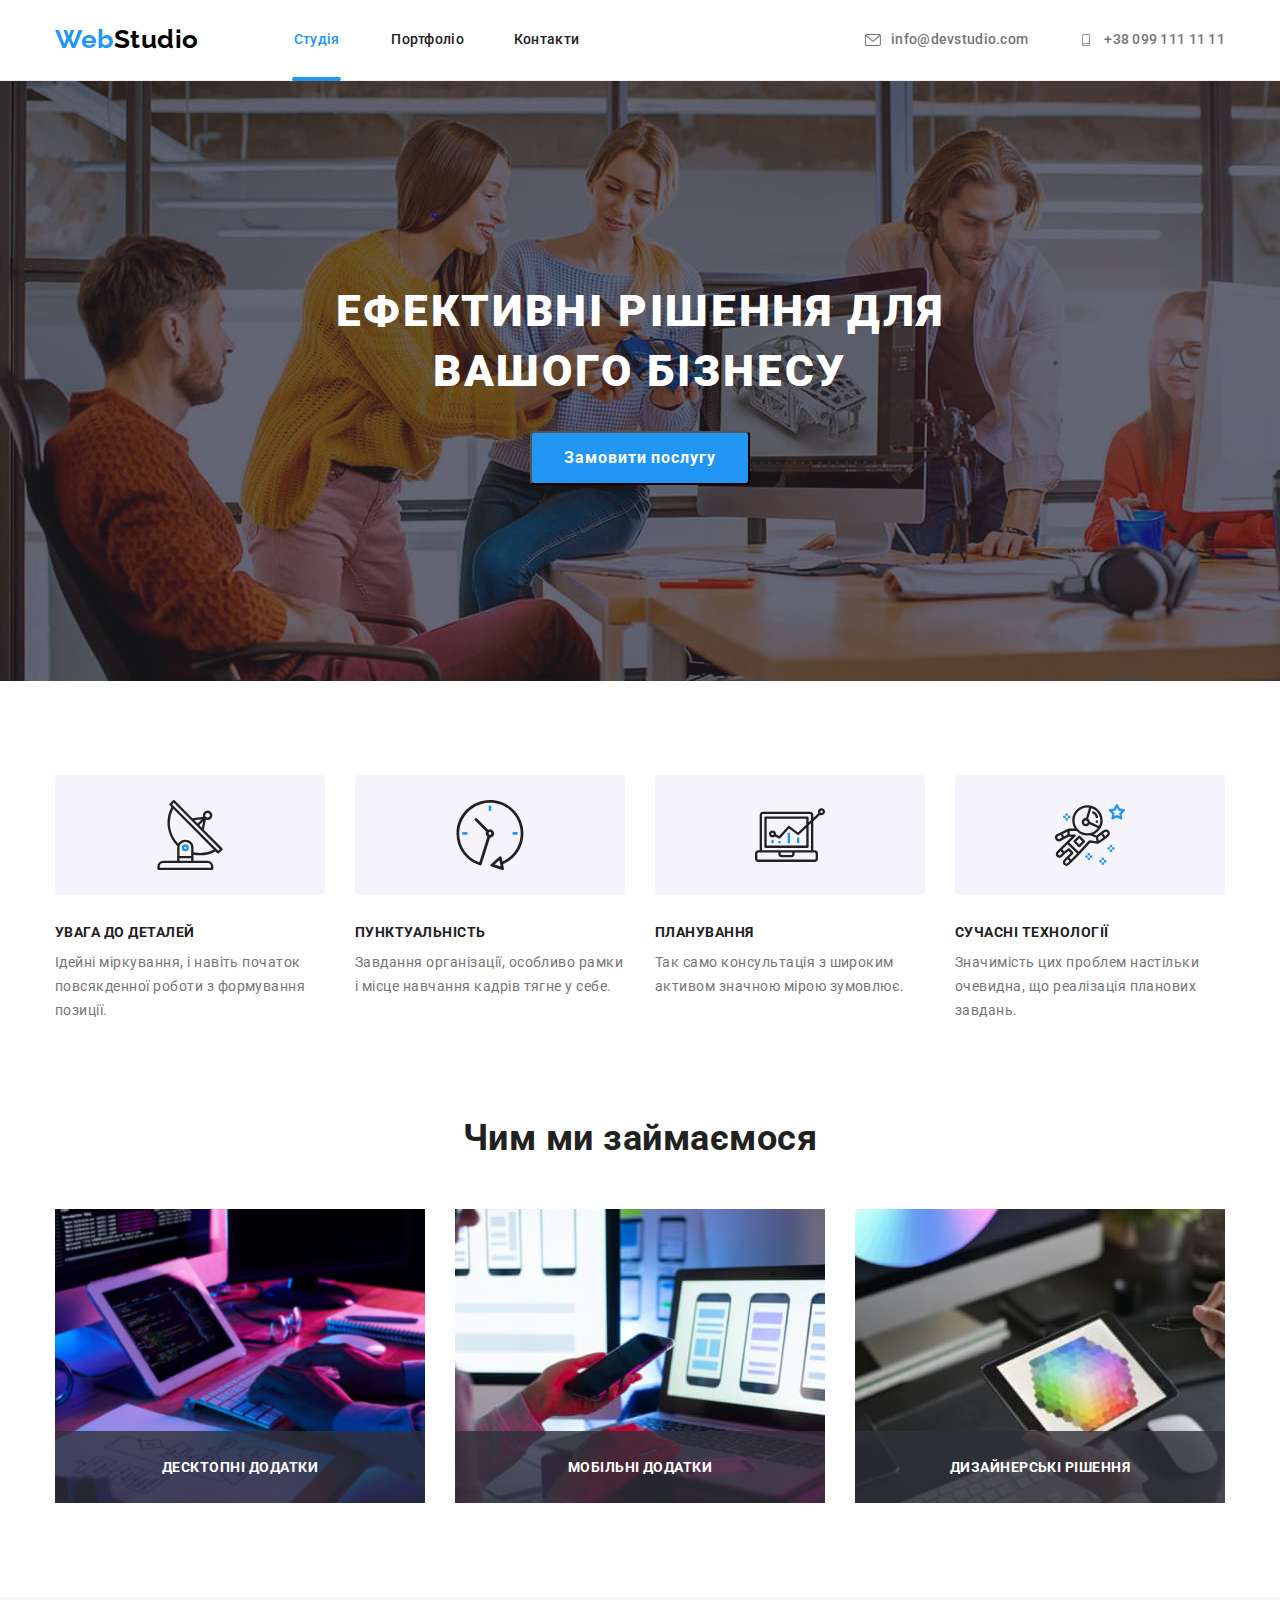
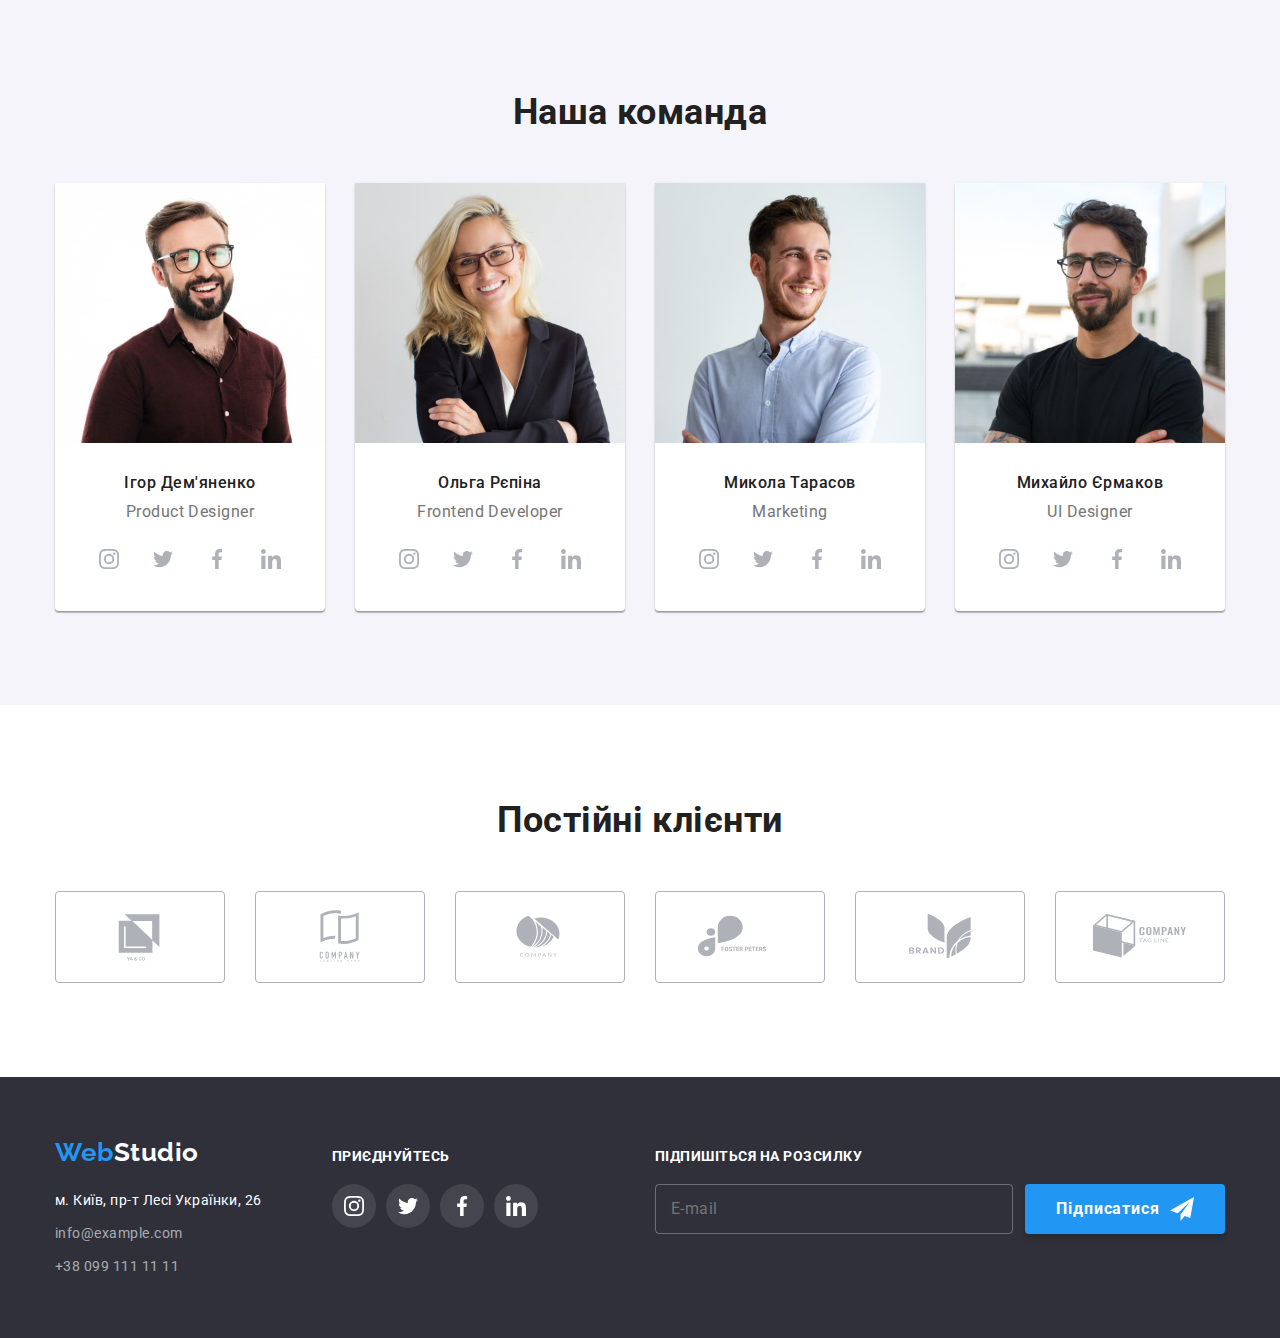
==== commit 41bc0081: "add final version" ====
--- a/index.html
+++ b/index.html
@@ -459,7 +459,7 @@
         <form class="footer-form">
           <b class="footer-form-title">Підпишіться на розсилку</b>
           <div class="input-container">
-            <input type="text" id="footer-form" class="footer-input" />
+            <input type="email" id="footer-form" class="footer-input" name="footer-mail"/>
             <label for="footer-form" class="footer-form-label">E-mail</label>
             <button type="submit" class="footer-form-button">
               Підписатися
@@ -474,7 +474,7 @@
 
     <!-- MODAL -->
 
-    <div class="backdrop" data-modal>
+    <div class="backdrop is-hidden" data-modal>
       <div class="modal">
         <button type="button" class="modal-close-button" data-modal-close>
           <svg class="modal-close-icon" width="18" height="18">
@@ -537,14 +537,20 @@
               type="checkbox"
               id="policy"
               name="policy"
-              class="form-policy-input"
+              class="form-policy-input visually-hidden"
               value="true"
               required
             />
             <label for="policy" class="label-policy">
+              <span>
+                <svg class="policy-icon" width="13" height="10">
+                  <use href="./images/icons.svg#icon-policy-icon"></use>
+                </svg>
+              </span>
               Погоджуюся з розсилкою та приймаю
+              <a href="" class="form-policy-link link">Умови договору</a>
             </label>
-            <a href="" class="form-policy-link link">Умови договору</a>
+            
           </div>
           <button type="submit" class="modal-form-btn">Відправити</button>
         </form>
--- a/css/styles.css
+++ b/css/styles.css
@@ -7,13 +7,13 @@
   --main-bg-color: #F5F4FA;;
   --secondary-bg-color: #2f303a;
   --main-icon-color: #afb1b8;
-  --duration-cubic:2500ms cubic-bezier(0.4, 0, 0.2, 1)
+  --duration-cubic:5000ms cubic-bezier(0.4, 0, 0.2, 1)
 }
 
 /*            BODY             */
 
 body {
-  font-family: 'Roboto', sans-serif;
+  font-family: 'Roboto', sans-serif;  
   color: var(--prymary-text-color);
   background-color: var(--white-color);
   letter-spacing: 0.03em;
@@ -581,11 +581,6 @@
   align-items: baseline;
 }
 
-.join-container {
-  margin-right: 93px;
-
-}
-
 .join-title {
   font-weight: 700;
   color: var(--white-color);
@@ -627,6 +622,7 @@
 .footer-form {
   display: flex;
   flex-direction: column;
+  margin-left: auto;
 }
 
 .footer-form-title {
@@ -652,6 +648,7 @@
   background-color: transparent;
   padding: 15px 16px;
   outline: transparent;
+  padding-left: 65px;
 
   letter-spacing: 0.03em;
   color: var(--white-color);
@@ -796,12 +793,10 @@
   transition: border-color var(--duration-cubic);
 }
 
-.modal-form-input:hover,
 .modal-form-input:focus {
   border: 1px solid var(--accent-color);
 }
 
-.modal-form-input:hover + .modal-form-icon,
 .modal-form-input:focus + .modal-form-icon {
   fill: var(--accent-color);
 }
@@ -837,7 +832,6 @@
   outline: none;
 }
 
-.modal-form-textarea:hover,
 .modal-form-textarea:focus {
   border: 1px solid var(--accent-color);
 }
@@ -851,9 +845,6 @@
 }
 
 .modal-form-policy {
-  display: flex;
-  justify-content: center;
-
   margin-bottom: 30px;
 }
 
@@ -866,8 +857,42 @@
   line-height: calc(24/14);
   letter-spacing: 0.03em;
 
-  margin-right: 4px;
-}
+  display: flex;
+  justify-content: center;
+  align-items: center;
+}
+
+.label-policy span {
+  width: 16px;
+  height: 15px;
+  border: 2px solid var(--title-text-color);
+  border-radius: 3px;
+
+  display: flex;
+  align-items: center;
+  justify-content: center;
+  margin-right: 8px;
+
+  transition: background-color var(--duration-cubic),
+    border-color var(--duration-cubic);
+
+}
+
+.policy-icon {
+  fill: transparent;
+
+  transition: fill var(--duration-cubic);
+}
+
+.form-policy-input:checked + .label-policy span {
+  background-color: var(--accent-color);
+  border-color: var(--accent-color);
+}
+
+.form-policy-input:checked + .label-policy .policy-icon {
+  fill: var(--white-color);
+}
+
 
 .form-policy-link {
   color: var(--accent-color);
@@ -875,6 +900,7 @@
   font-size: 14px;
   line-height: calc(24/14);
   letter-spacing: 0.03em;
+  margin-left: 4px;
   
   position: relative;
 }
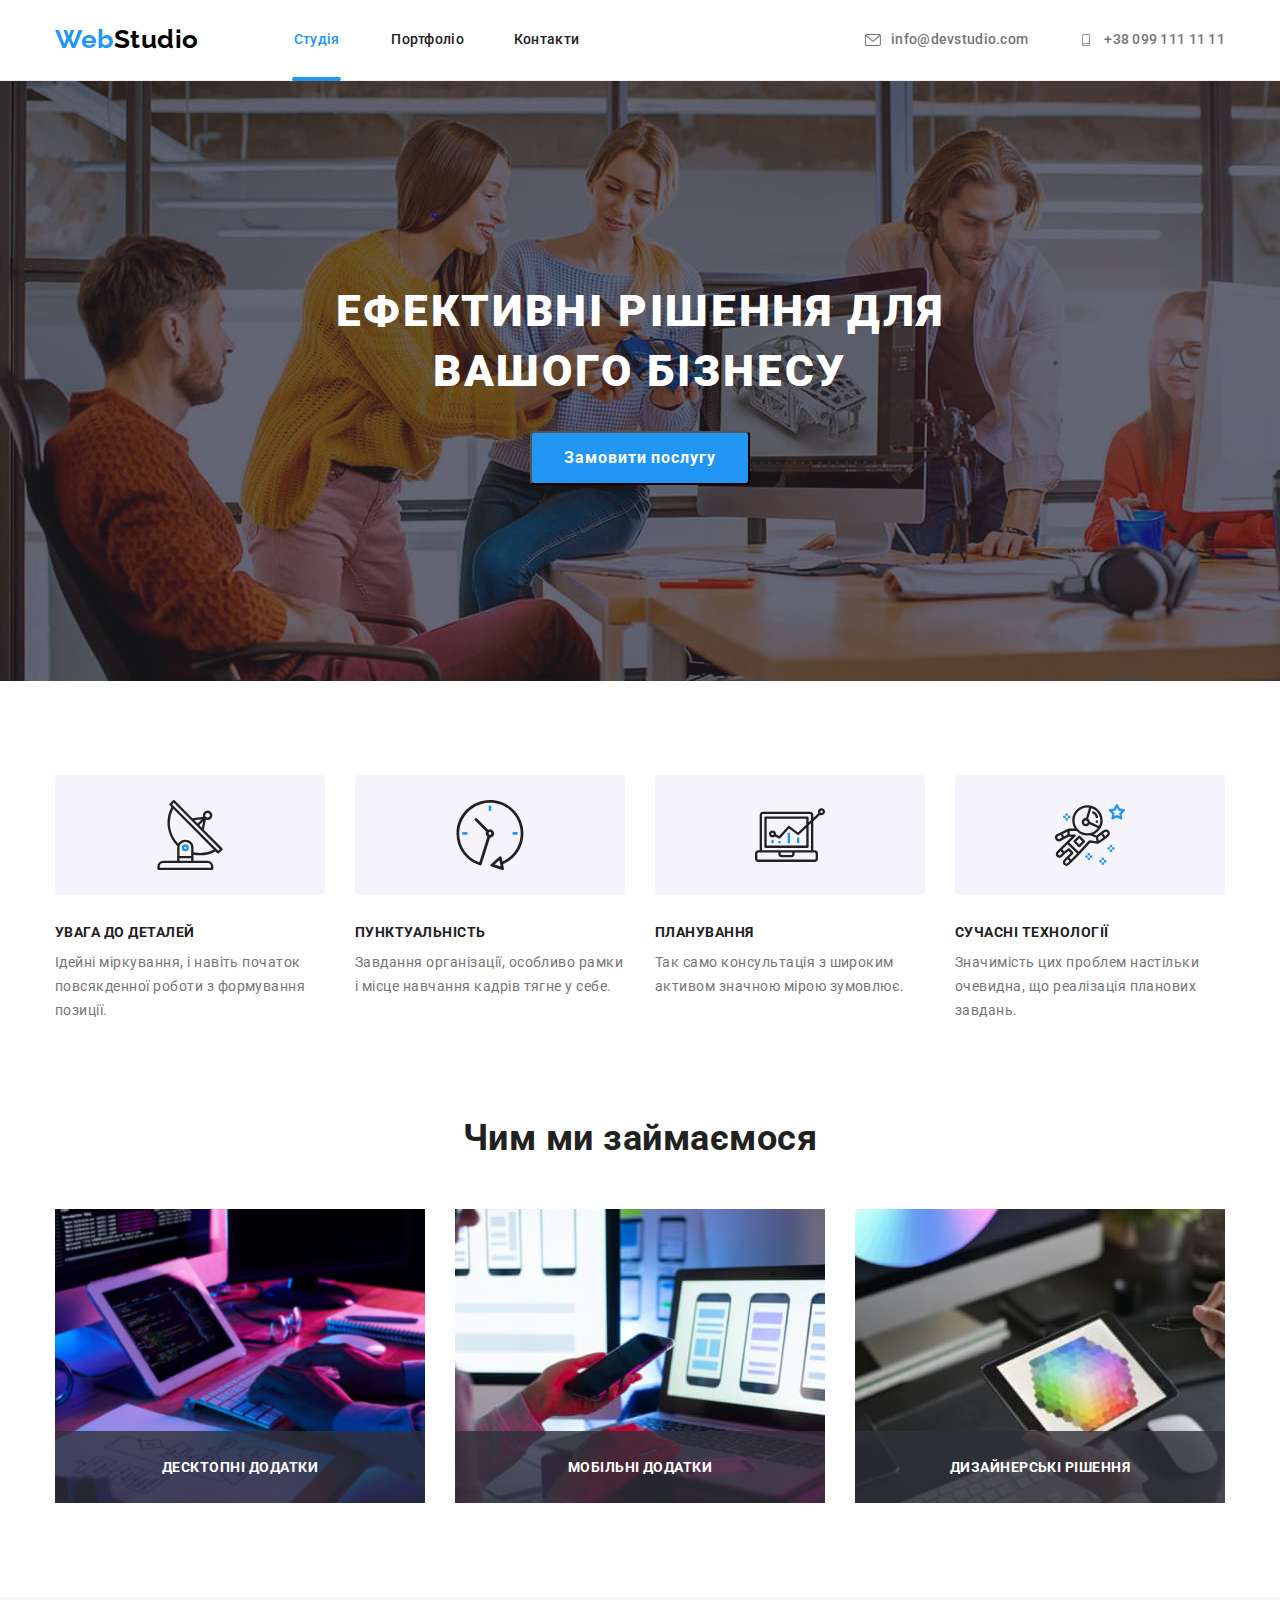
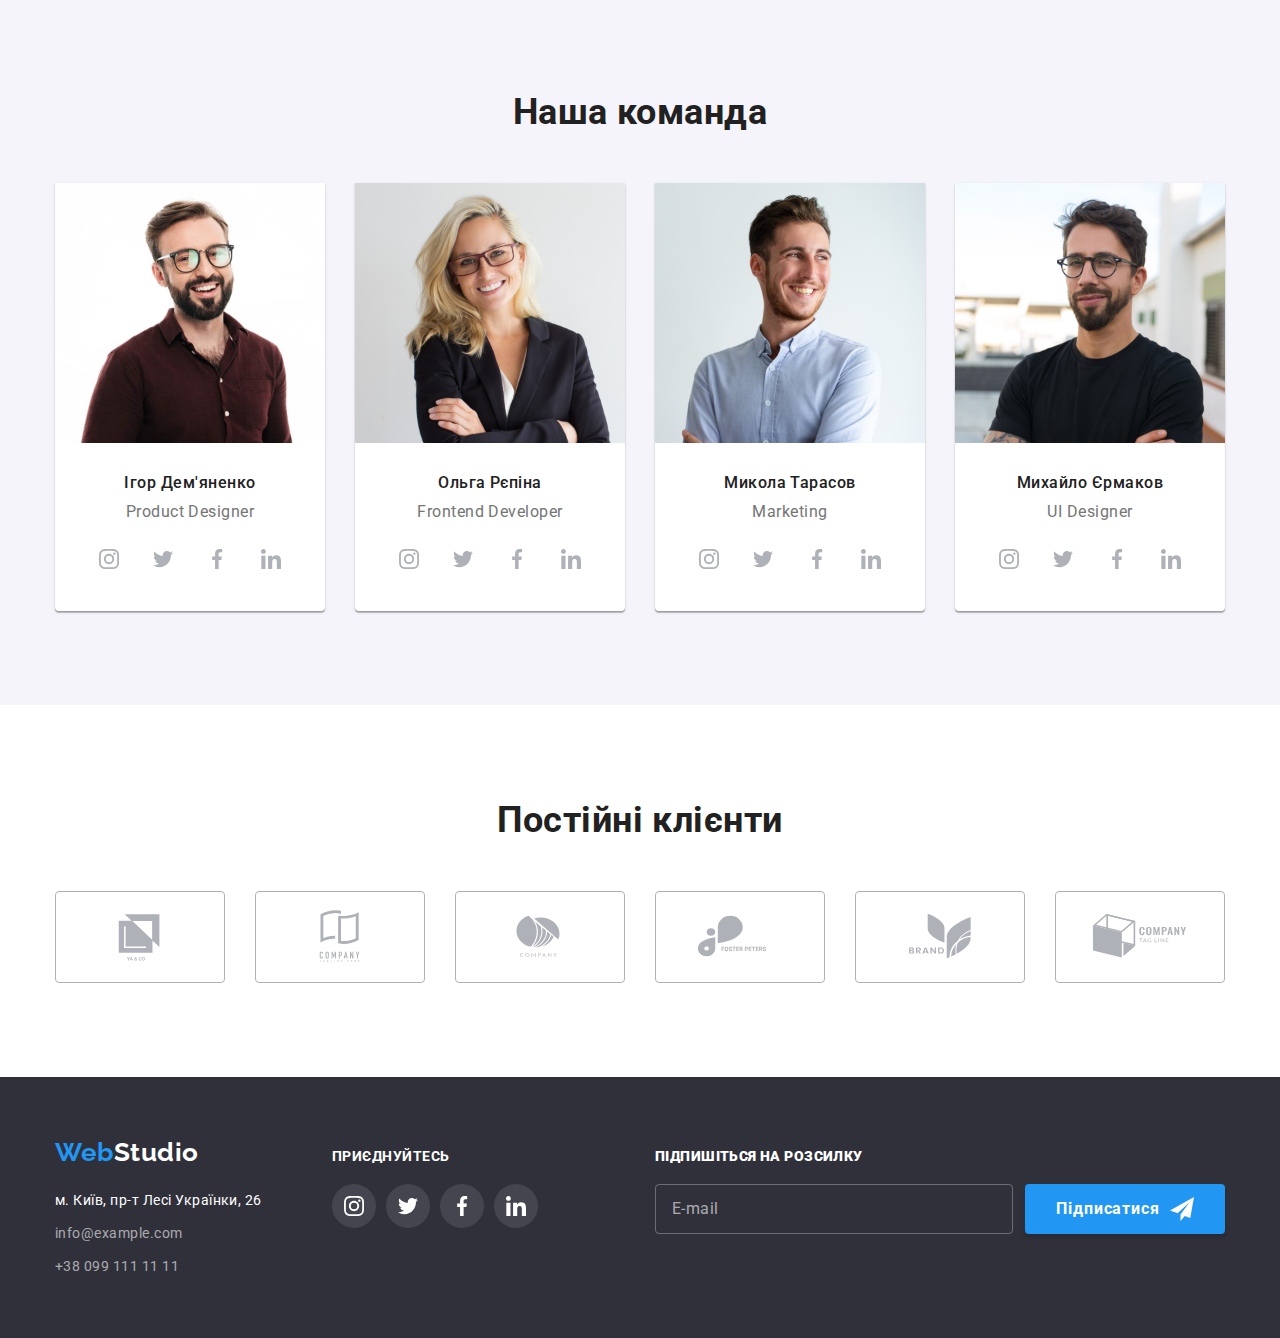
==== commit 15f8ed53: "add final version" ====
--- a/index.html
+++ b/index.html
@@ -457,10 +457,19 @@
           </ul>
         </div>
         <form class="footer-form">
-          <b class="footer-form-title">Підпишіться на розсилку</b>
           <div class="input-container">
-            <input type="email" id="footer-form" class="footer-input" name="footer-mail"/>
-            <label for="footer-form" class="footer-form-label">E-mail</label>
+            <div class="footer-wrap">
+              <label for="footer-form" class="footer-form-label"
+                ><b>Підпишіться на розсилку</b></label
+              >
+              <input
+                type="email"
+                id="footer-form"
+                class="footer-input"
+                name="footer-mail"
+                placeholder="E-mail"
+              />
+            </div>
             <button type="submit" class="footer-form-button">
               Підписатися
               <svg class="footer-form-icon" width="24" height="24">
@@ -550,7 +559,6 @@
               Погоджуюся з розсилкою та приймаю
               <a href="" class="form-policy-link link">Умови договору</a>
             </label>
-            
           </div>
           <button type="submit" class="modal-form-btn">Відправити</button>
         </form>
--- a/css/styles.css
+++ b/css/styles.css
@@ -7,7 +7,7 @@
   --main-bg-color: #F5F4FA;;
   --secondary-bg-color: #2f303a;
   --main-icon-color: #afb1b8;
-  --duration-cubic:5000ms cubic-bezier(0.4, 0, 0.2, 1)
+  --duration-cubic: 250ms cubic-bezier(0.4, 0, 0.2, 1)
 }
 
 /*            BODY             */
@@ -620,46 +620,49 @@
 }
 
 .footer-form {
+  margin-left: auto;
+}
+
+.input-container {
+  display: flex;
+  gap: 12px;
+  align-items: flex-end;
+}
+
+.footer-wrap {
   display: flex;
   flex-direction: column;
-  margin-left: auto;
-}
-
-.footer-form-title {
-  font-size: 14px;
+  gap: 20px;
+}
+
+.footer-form-label {
+  font-weight: 700;
+  font-size: 14px;
+  line-height: calc(16/14);
+  letter-spacing: 0.03em;
   text-transform: uppercase;
   color: var(--white-color);
-
-  margin-bottom: 20px;
-}
-
-
-.input-container {
-  display: flex;
-  gap: 12px;
-  position: relative;
 }
 
 .footer-input {
-  width: 358px;
+  min-width: 358px;
   height: 50px;
   border: 1px solid rgba(255, 255, 255, 0.3);
   border-radius: 4px;
   background-color: transparent;
   padding: 15px 16px;
   outline: transparent;
-  padding-left: 65px;
 
   letter-spacing: 0.03em;
   color: var(--white-color);
 }
 
-.footer-form-label {
-  position: absolute;
-  top: 15px;
-  left: 16px;
-
+.footer-input::placeholder {
+  font-size: 16px;
   line-height: calc(20/16);
+  letter-spacing: 0.03em;
+
+  color: rgba(255, 255, 255, 0.6);
 }
 
 .footer-form-button {
@@ -718,9 +721,9 @@
 
 .modal {
   position: absolute;
-  top: 50%;
-  left: 50%;
-  transform: translate(-50%, -50%) scale(1);
+  top: 54%;
+  left: 51%;
+  transform: translate(-54%, -51%) scale(1);
 
   max-width: 528px;
   min-height: 581px;
@@ -747,6 +750,8 @@
   border-radius: 50%;
   background-color: var(--white-color);
   outline: none;
+
+  transition: fill var(--duration-cubic);
 }
 
 .modal-close-button:hover,
@@ -889,6 +894,10 @@
   border-color: var(--accent-color);
 }
 
+.form-policy-input:focus + .label-policy span {
+  outline: 1px solid var(--title-text-color);
+}
+
 .form-policy-input:checked + .label-policy .policy-icon {
   fill: var(--white-color);
 }
